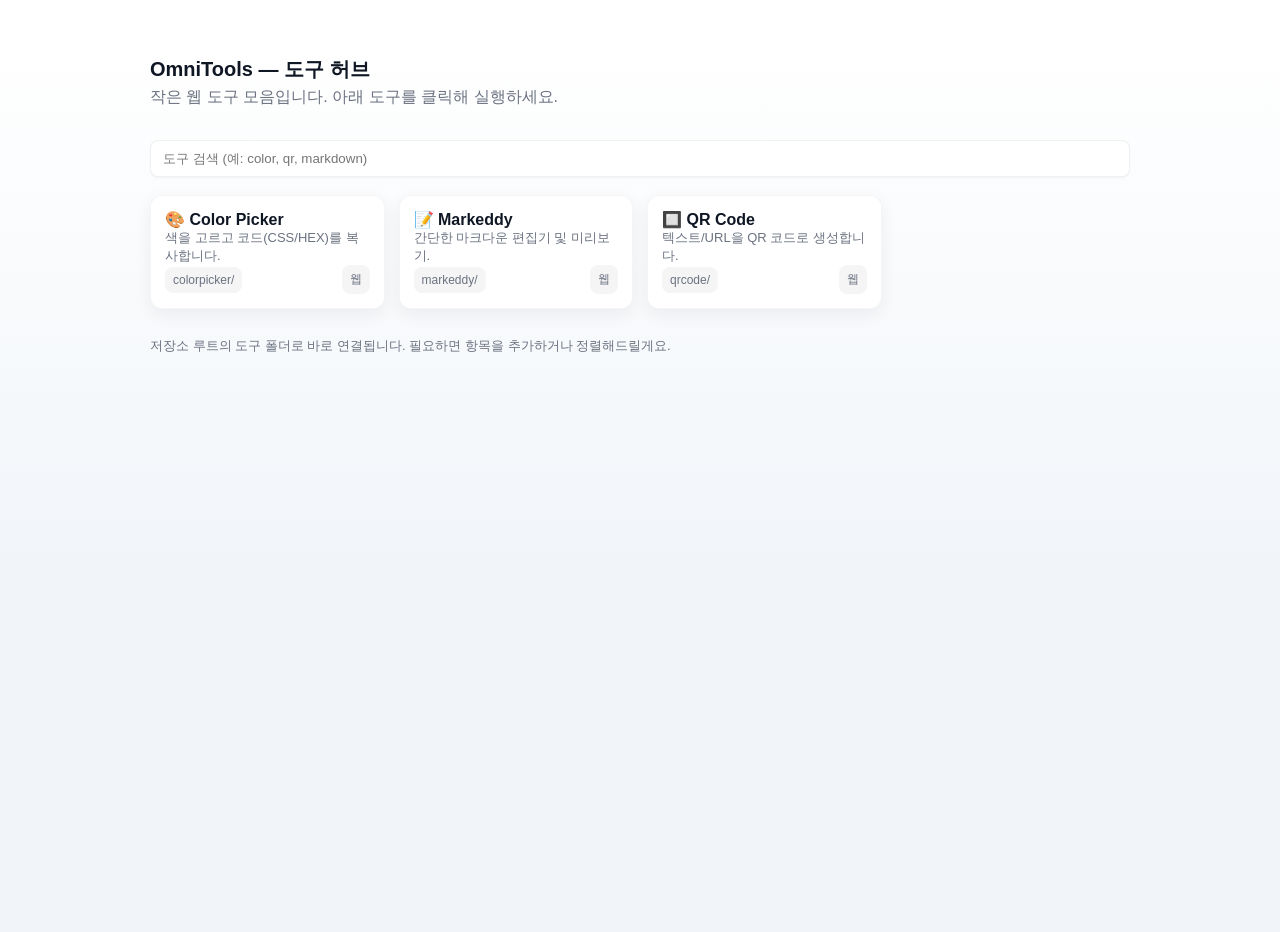
==== index.html @ a1070771 "Add initial tool hub and sample tool files" ====
<!doctype html>
<html lang="ko">
  <head>
    <meta charset="utf-8" />
    <meta name="viewport" content="width=device-width,initial-scale=1" />
    <title>OmniTools — 도구 허브</title>
    <style>
      :root {
        --bg: #f8fafc;
        --card: #ffffff;
        --muted: #6b7280;
        --accent: #2563eb;
        --text: #0f1724;
      }
      html,
      body {
        height: 100%;
        margin: 0;
        font-family:
          Inter,
          Segoe UI,
          Arial,
          sans-serif;
        background: linear-gradient(180deg, #ffffff 0%, #f1f5f9 60%);
        color: var(--text);
      }
      .wrap {
        max-width: 980px;
        margin: 32px auto;
        padding: 24px;
      }
      header {
        display: flex;
        align-items: center;
        gap: 16px;
      }
      h1 {
        margin: 0;
        font-size: 20px;
      }
      p.lead {
        margin: 4px 0 18px;
        color: var(--muted);
      }
      .search {
        display: flex;
        gap: 8px;
        margin: 14px 0;
      }
      input[type="search"] {
        flex: 1;
        padding: 10px 12px;
        border-radius: 8px;
        border: 1px solid rgba(15, 23, 36, 0.06);
        background: #fff;
        color: var(--text);
        box-shadow: 0 1px 2px rgba(2, 6, 23, 0.04);
      }
      #clear {
        background: transparent;
        border: none;
        color: var(--muted);
        padding: 6px 8px;
        border-radius: 6px;
      }
      .grid {
        display: grid;
        grid-template-columns: repeat(auto-fill, minmax(220px, 1fr));
        gap: 14px;
        margin-top: 18px;
      }
      .card {
        background: var(--card);
        padding: 14px;
        border-radius: 12px;
        box-shadow: 0 6px 18px rgba(15, 23, 42, 0.06);
        border: 1px solid rgba(2, 6, 23, 0.04);
        display: flex;
        flex-direction: column;
        gap: 10px;
      }
      .card a {
        color: inherit;
        text-decoration: none;
      }
      .title {
        font-weight: 600;
      }
      .desc {
        font-size: 13px;
        color: var(--muted);
      }
      .meta {
        display: flex;
        justify-content: space-between;
        align-items: center;
      }
      .badge {
        background: rgba(2, 6, 23, 0.04);
        padding: 6px 8px;
        border-radius: 8px;
        font-size: 12px;
        color: var(--muted);
      }
      footer {
        margin-top: 28px;
        color: var(--muted);
        font-size: 13px;
      }
      @media (max-width: 420px) {
        .wrap {
          padding: 14px;
        }
      }
    </style>
  </head>
  <body>
    <div class="wrap">
      <header>
        <div style="display: flex; flex-direction: column">
          <h1>OmniTools — 도구 허브</h1>
          <p class="lead">
            작은 웹 도구 모음입니다. 아래 도구를 클릭해 실행하세요.
          </p>
        </div>
      </header>

      <div class="search">
        <input
          id="q"
          type="search"
          placeholder="도구 검색 (예: color, qr, markdown)"
          aria-label="search"
        />
      </div>

      <div id="grid" class="grid">
        <div class="card" data-tags="color picker">
          <a href="colorpicker/">
            <div class="title">🎨 Color Picker</div>
            <div class="desc">색을 고르고 코드(CSS/HEX)를 복사합니다.</div>
            <div class="meta">
              <span class="badge">colorpicker/</span
              ><span class="badge">웹</span>
            </div>
          </a>
        </div>

        <div class="card" data-tags="markdown editor markeddy">
          <a href="markeddy/index.html">
            <div class="title">📝 Markeddy</div>
            <div class="desc">간단한 마크다운 편집기 및 미리보기.</div>
            <div class="meta">
              <span class="badge">markeddy/</span><span class="badge">웹</span>
            </div>
          </a>
        </div>

        <div class="card" data-tags="qr qrcode generator">
          <a href="qrcode/">
            <div class="title">🔲 QR Code</div>
            <div class="desc">텍스트/URL을 QR 코드로 생성합니다.</div>
            <div class="meta">
              <span class="badge">qrcode/</span><span class="badge">웹</span>
            </div>
          </a>
        </div>
      </div>

      <footer>
        저장소 루트의 도구 폴더로 바로 연결됩니다. 필요하면 항목을 추가하거나
        정렬해드릴게요.
      </footer>
    </div>

    <script>
      const q = document.getElementById("q");
      const grid = document.getElementById("grid");
      const clear = document.getElementById("clear");
      function filter(term) {
        const cards = grid.querySelectorAll(".card");
        const t = term.trim().toLowerCase();
        cards.forEach((c) => {
          const tags = c.dataset.tags || "";
          const title = c.querySelector(".title").textContent.toLowerCase();
          const desc = c.querySelector(".desc").textContent.toLowerCase();
          const ok =
            !t || tags.includes(t) || title.includes(t) || desc.includes(t);
          c.style.display = ok ? "" : "none";
        });
      }
      q.addEventListener("input", (e) => filter(e.target.value));
      clear.addEventListener("click", () => {
        q.value = "";
        filter("");
        q.focus();
      });
      // quick keyboard focus
      document.addEventListener("keydown", (e) => {
        if (e.key === "/" && document.activeElement !== q) {
          e.preventDefault();
          q.focus();
        }
      });
    </script>
  </body>
</html>
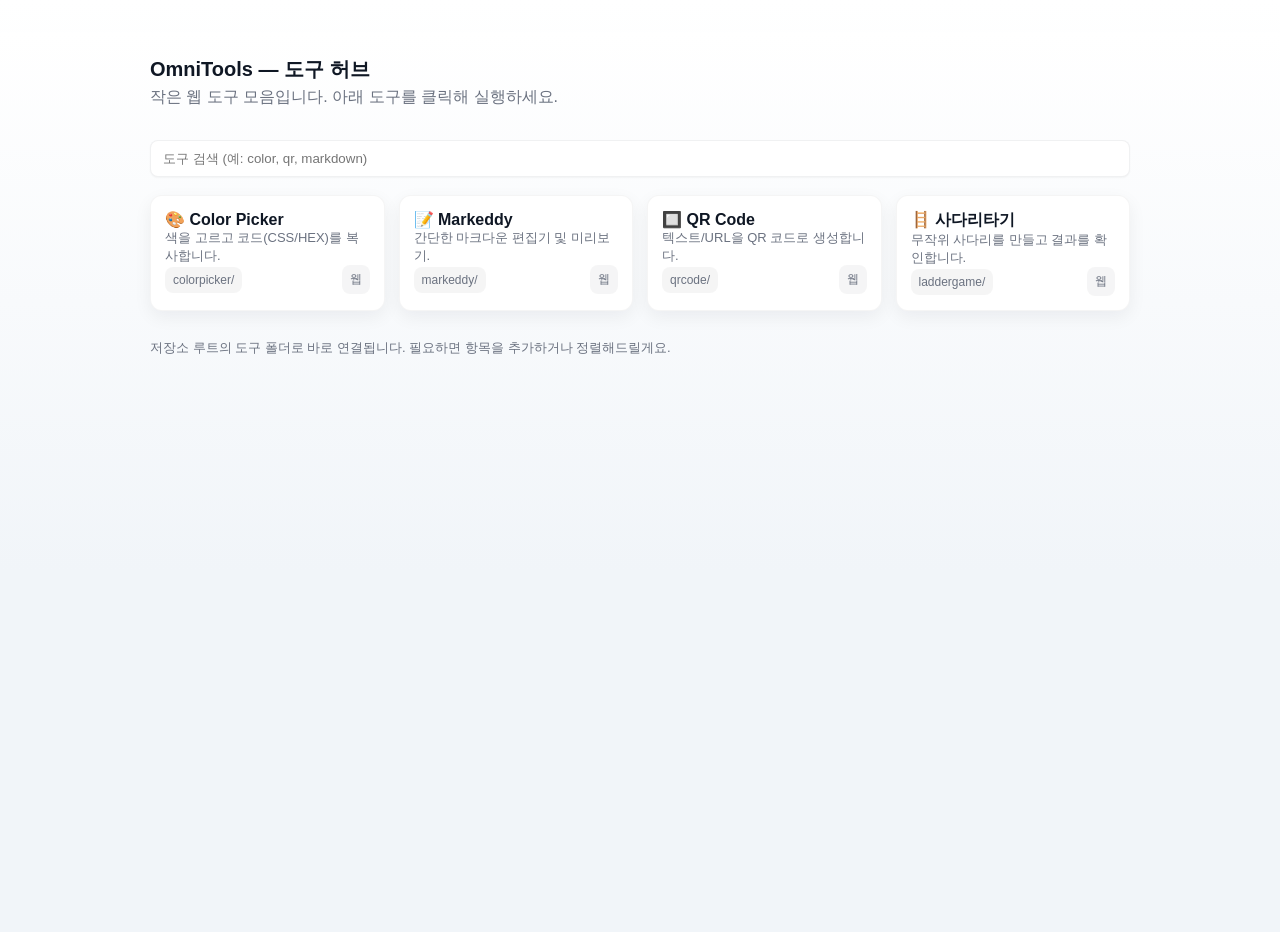
==== commit ec6b10dd: "feat: 사다리타기 도구 추가 및 파비콘 등록 * 메인 페이지에 `laddergame/` 카드 추가 * `laddergame/` 정적 페이지(index/style/main) 신규" ====
--- a/index.html
+++ b/index.html
@@ -162,6 +162,17 @@
             <div class="desc">텍스트/URL을 QR 코드로 생성합니다.</div>
             <div class="meta">
               <span class="badge">qrcode/</span><span class="badge">웹</span>
+            </div>
+          </a>
+        </div>
+
+        <div class="card" data-tags="ladder game 사다리타기">
+          <a href="laddergame/">
+            <div class="title">🪜 사다리타기</div>
+            <div class="desc">무작위 사다리를 만들고 결과를 확인합니다.</div>
+            <div class="meta">
+              <span class="badge">laddergame/</span
+              ><span class="badge">웹</span>
             </div>
           </a>
         </div>
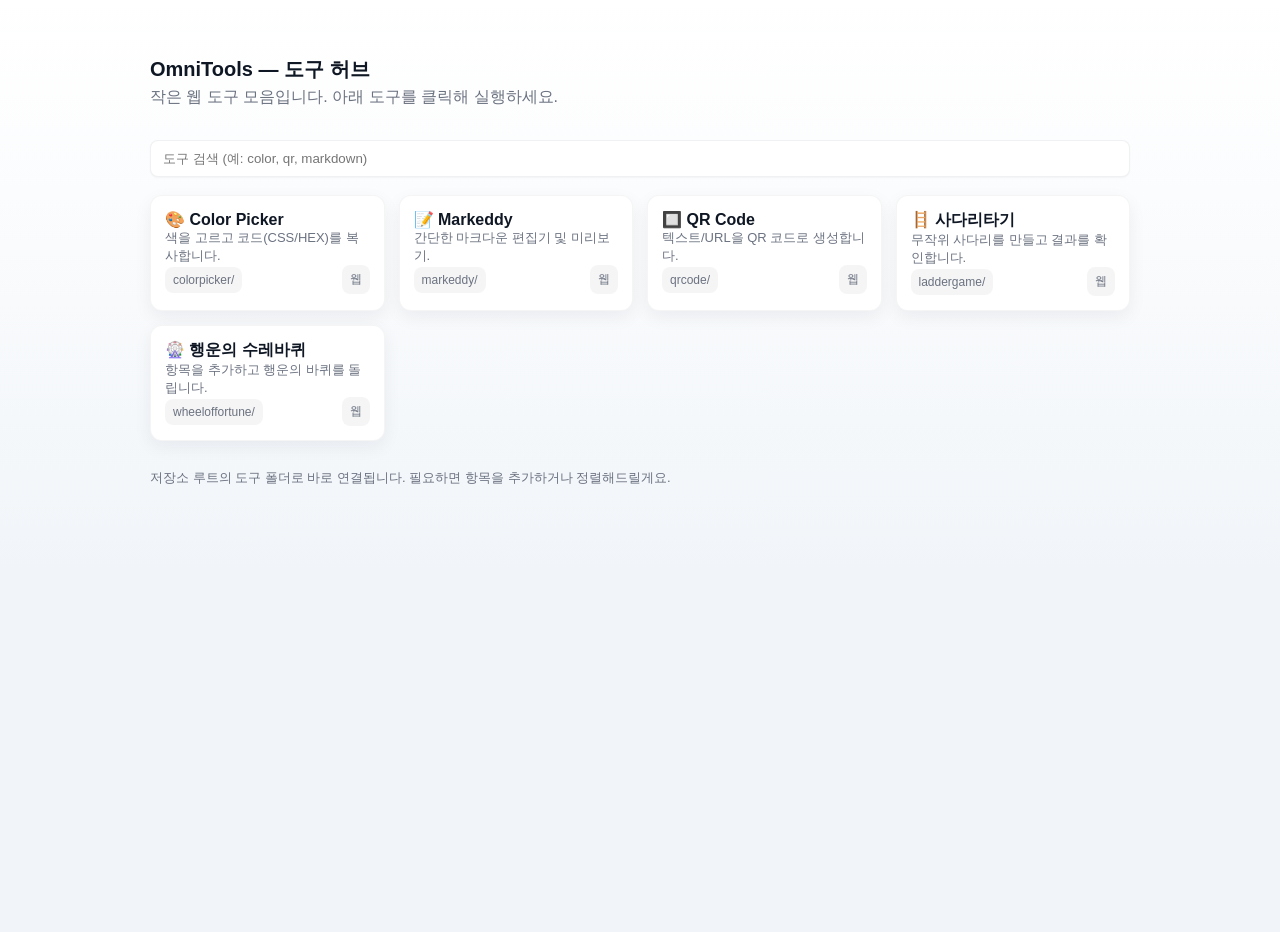
==== commit ae2484c0: "feat(wheeloffortune): support comma-separated items and URL query persistence - change item parsing " ====
--- a/index.html
+++ b/index.html
@@ -172,6 +172,17 @@
             <div class="desc">무작위 사다리를 만들고 결과를 확인합니다.</div>
             <div class="meta">
               <span class="badge">laddergame/</span
+              ><span class="badge">웹</span>
+            </div>
+          </a>
+        </div>
+
+        <div class="card" data-tags="wheel of fortune 행운의 바퀴 게임">
+          <a href="wheeloffortune/">
+            <div class="title">🎡 행운의 수레바퀴</div>
+            <div class="desc">항목을 추가하고 행운의 바퀴를 돌립니다.</div>
+            <div class="meta">
+              <span class="badge">wheeloffortune/</span
               ><span class="badge">웹</span>
             </div>
           </a>
